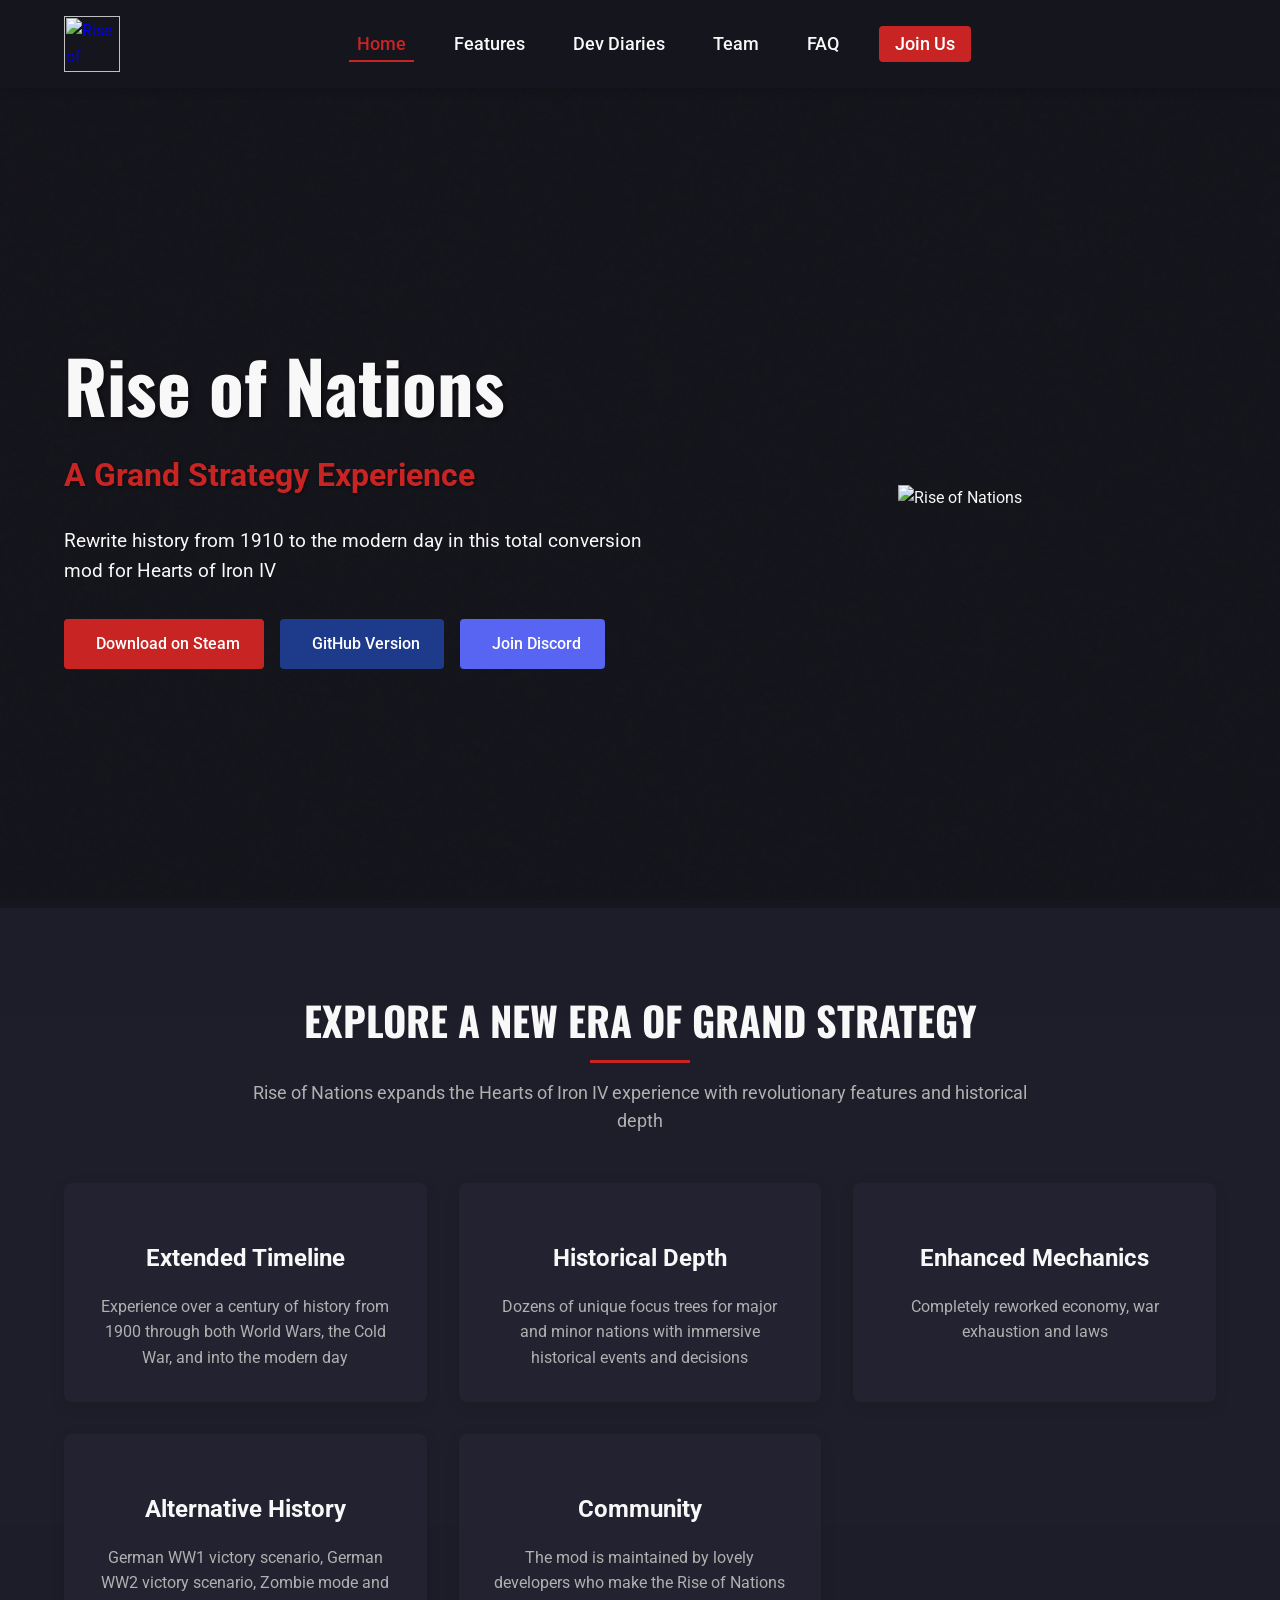
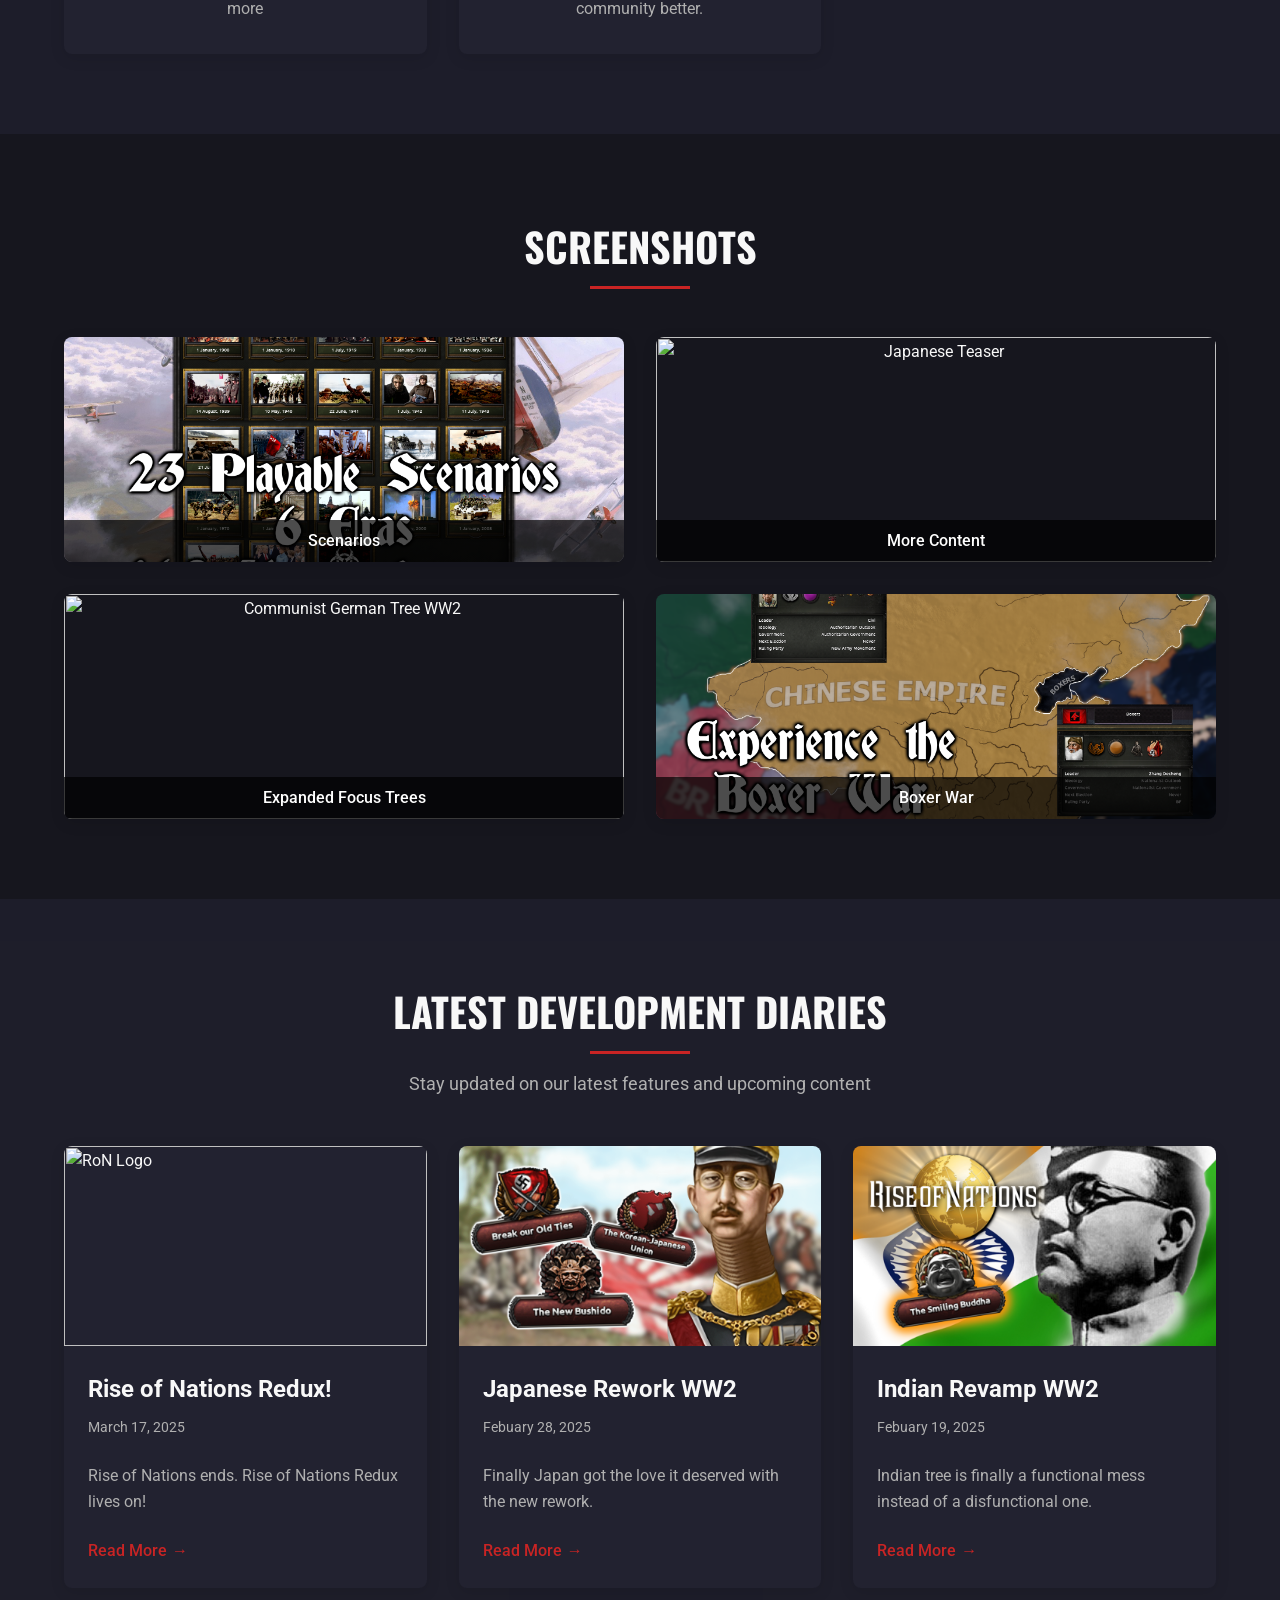
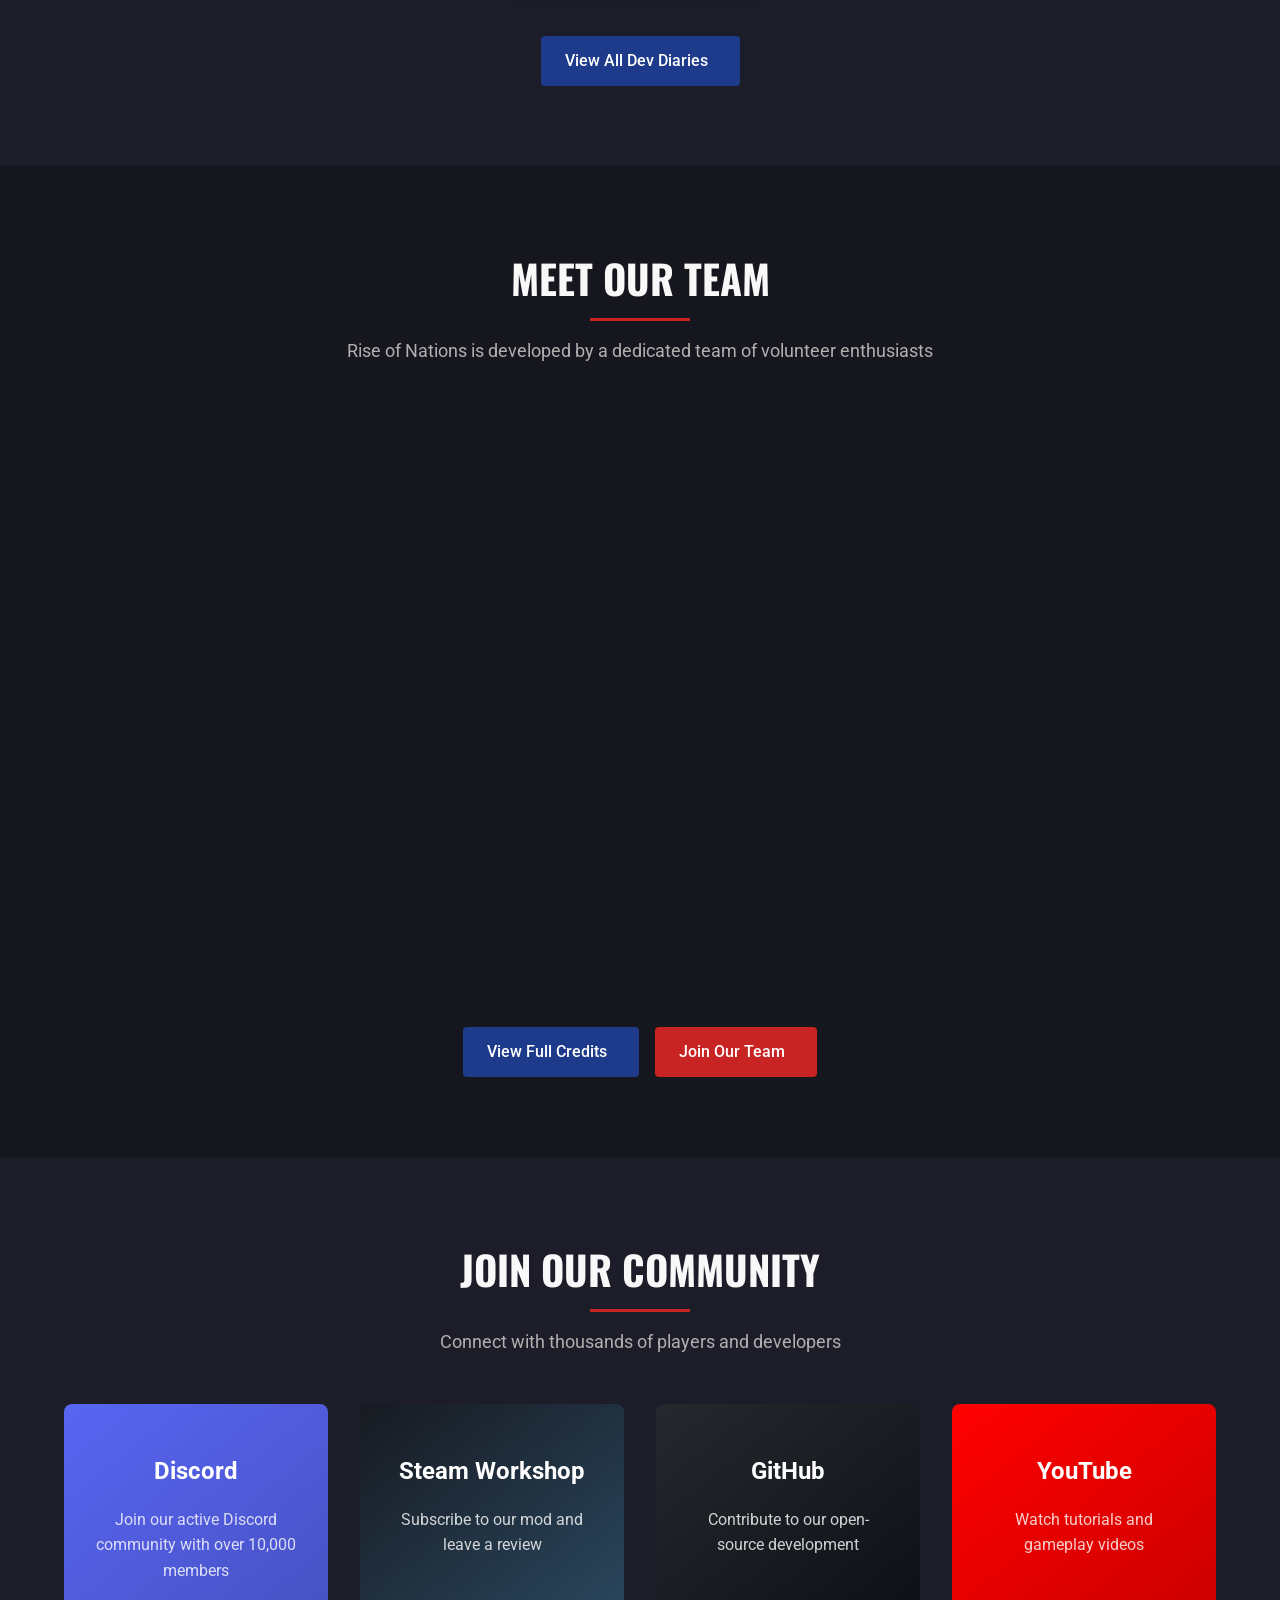
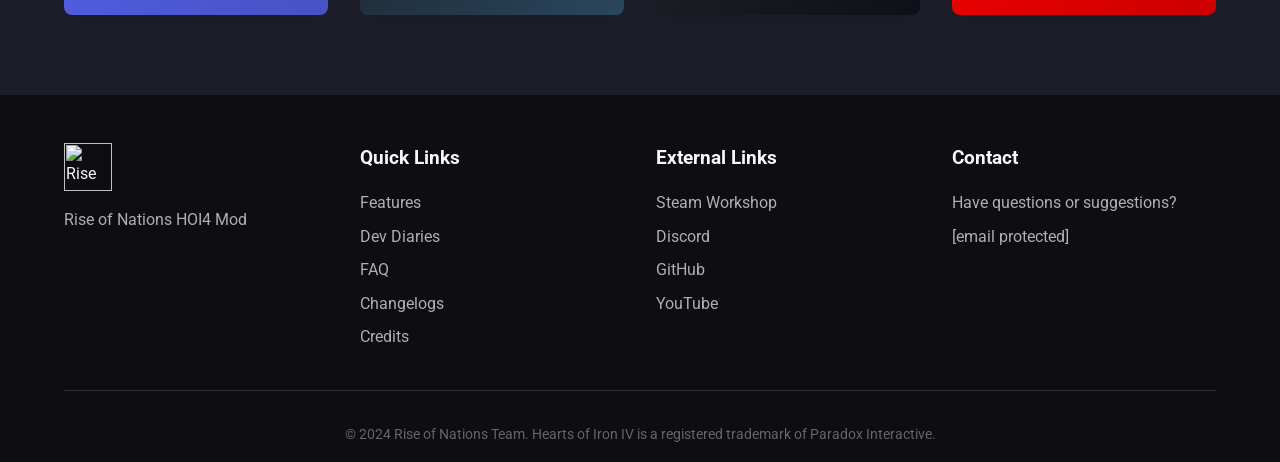
==== index.html @ 24b70d7f "Initial commit" ====
<html lang="en">
<head>
    <meta charset="UTF-8">
    <meta name="viewport" content="width=device-width, initial-scale=1.0">
    <title>Rise of Nations - HOI4 Mod</title>
    <link rel="icon" href="ron.ico" type="image/x-icon">
    <link rel="stylesheet" href="homepage.css">
    <link href="https://fonts.googleapis.com/css2?family=Roboto:wght@300;400;500;700&family=Oswald:wght@400;600&display=swap" rel="stylesheet">
    <script src="https://kit.fontawesome.com/35b695ae3d.js" crossorigin="anonymous"></script>
</head>
<body>
    <div class="overlay"></div>
    <header>
        <div class="logo">
            <a href="index.html">
                <img src="Rise_of_Nations.gif" alt="Rise of Nations Logo">
            </a>
        </div>
        <nav>
            <ul>
                <li><a href="#home" class="active">Home</a></li>
                <li><a href="#features">Features</a></li>
                <li><a href="#dev-diaries">Dev Diaries</a></li>
                <li><a href="#team">Team</a></li>
                <li><a href="RON_faq.html">FAQ</a></li>
                <li><a href="RON_apply.html" class="apply-btn">Join Us</a></li>
            </ul>
        </nav>
        <div class="theme-toggle">
            <i class="fas fa-moon"></i>
        </div>
        <div class="hamburger">
            <span></span>
            <span></span>
            <span></span>
        </div>
    </header>

    <main>
        <section id="home" class="hero">
            <div class="hero-content">
                <h1>Rise of Nations</h1>
                <h2>A Grand Strategy Experience</h2>
                <p>Rewrite history from 1910 to the modern day in this total conversion mod for Hearts of Iron IV</p>
                <div class="cta-buttons">
                    <a href="https://steamcommunity.com/sharedfiles/filedetails/?id=2026448968" target="_blank" class="primary-btn">
                        <i class="fab fa-steam"></i> Download on Steam
                    </a>
                    <a href="RON_git_download.html" class="secondary-btn">
                        <i class="fab fa-github"></i> GitHub Version
                    </a>
                    <a href="https://discord.gg/3VpWTnDn8B" target="_blank" class="discord-btn">
                        <i class="fab fa-discord"></i> Join Discord
                    </a>
                </div>
            </div>
            <div class="hero-video">
                <div class="video-container">
					<img src="Rise_of_Nations.gif" alt="Rise of Nations">
                </div>
            </div>
        </section>

        <section id="features" class="features">
            <div class="section-header">
                <h2>Explore a New Era of Grand Strategy</h2>
                <div class="underline"></div>
                <p class="section-description">Rise of Nations expands the Hearts of Iron IV experience with revolutionary features and historical depth</p>
            </div>
            <div class="feature-grid">
                <div class="feature-card">
                    <div class="feature-icon">
                        <i class="fas fa-globe-americas"></i>
                    </div>
                    <h3>Extended Timeline</h3>
                    <p>Experience over a century of history from 1900 through both World Wars, the Cold War, and into the modern day</p>
                </div>
                <div class="feature-card">
                    <div class="feature-icon">
                        <i class="fas fa-landmark"></i>
                    </div>
                    <h3>Historical Depth</h3>
                    <p>Dozens of unique focus trees for major and minor nations with immersive historical events and decisions</p>
                </div>
                <div class="feature-card">
                    <div class="feature-icon">
                        <i class="fas fa-chess"></i>
                    </div>
                    <h3>Enhanced Mechanics</h3>
                    <p>Completely reworked economy, war exhaustion and laws</p>
                </div>
                <div class="feature-card">
                    <div class="feature-icon">
                        <i class="fas fa-industry"></i>
                    </div>
                    <h3>Alternative History</h3>
                    <p>German WW1 victory scenario, German WW2 victory scenario, Zombie mode and more</p>
                </div>
                <div class="feature-card">
                    <div class="feature-icon">
                        <i class="fas fa-users"></i>
                    </div>
                    <h3>Community</h3>
                    <p>The mod is maintained by lovely developers who make the Rise of Nations community better.</p>
                </div>
            </div>
        </section>

        <section id="screenshots" class="screenshots">
            <div class="section-header">
                <h2>Screenshots</h2>
                <div class="underline"></div>
            </div>
            <div class="screenshot-gallery">
                <div class="screenshot">
                    <img src="steem/RoN scenarios.png" alt="Scenarios">
                    <div class="screenshot-caption">Scenarios</div>
                </div>
                <div class="screenshot">
                    <img src="steem/japan teaser unfinished.png" alt="Japanese Teaser">
                    <div class="screenshot-caption">More Content</div>
                </div>
                <div class="screenshot">
                    <img src="steem/commie germany teaser logo out.png" alt="Communist German Tree WW2">
                    <div class="screenshot-caption">Expanded Focus Trees</div>
                </div>
                <div class="screenshot">
                    <img src="steem/boxer war ron.png" alt="Boxer War">
                    <div class="screenshot-caption">Boxer War</div>
                </div>
            </div>
        </section>

        <section id="dev-diaries" class="dev-diaries">
            <div class="section-header">
                <h2>Latest Development Diaries</h2>
                <div class="underline"></div>
                <p class="section-description">Stay updated on our latest features and upcoming content</p>
            </div>
            <div class="diary-container">
                <div class="diary-card">
                    <div class="diary-image">
                        <img src="Rise_of_Nations.gif" alt="RoN Logo">
                    </div>
                    <div class="diary-content">
                        <h3>Rise of Nations Redux!</h3>
                        <p class="diary-date">March 17, 2025</p>
                        <p class="diary-excerpt">Rise of Nations ends. Rise of Nations Redux lives on!</p>
                        <a href="https://xaelorichero-02.github.io/Rise-Of-Nations/RON_diaries.html#diary-redux" class="read-more diary-link">Read More</a>
                    </div>
                </div>
                <div class="diary-card">
                    <div class="diary-image">
                        <img src="dev_diary/japan vid diary/thumbo.png" alt="YT Video Thumbnail">
                    </div>
                    <div class="diary-content">
                        <h3>Japanese Rework WW2</h3>
                        <p class="diary-date">Febuary 28, 2025</p>
                        <p class="diary-excerpt">Finally Japan got the love it deserved with the new rework.</p>
                        <a href="https://xaelorichero-02.github.io/Rise-Of-Nations/RON_diaries.html#diary-japanwwii25" class="read-more diary-link">Read More</a>
                    </div>
                </div>
                <div class="diary-card">
                    <div class="diary-image">
                        <img src="dev_diary/raj ww2 demo/thumbo 2.png" alt="YT Video Thumbnail">
                    </div>
                    <div class="diary-content">
                        <h3>Indian Revamp WW2</h3>
                        <p class="diary-date">Febuary 19, 2025</p>
                        <p class="diary-excerpt">Indian tree is finally a functional mess instead of a disfunctional one.</p>
                        <a href="https://xaelorichero-02.github.io/Rise-Of-Nations/RON_diaries.html#diary-indiawwii25" class="read-more diary-link">Read More</a>
                    </div>
                </div>
            </div>
            <div class="see-all">
                <a href="RON_diaries.html#diary-archive" class="secondary-btn">
                    View All Dev Diaries <i class="fas fa-arrow-right"></i>
                </a>
            </div>
        </section>

        <section id="team" class="team">
            <div class="section-header">
                <h2>Meet Our Team</h2>
                <div class="underline"></div>
                <p class="section-description">Rise of Nations is developed by a dedicated team of volunteer enthusiasts</p>
            </div>
            <div class="team-showcase">
                <div class="team-member">
                    <div class="member-avatar">
                        <i class="fas fa-user"></i>
                    </div>
                    <h3>Dexert & TK</h3>
                    <p>Mod Founders & Totaler Krieg 2030 Developers</p>
                </div>
                <div class="team-member">
                    <div class="member-avatar">
                        <img src="harry.gif" alt="Harry">
                    </div>
                    <h3>Harry</h3>
                    <p>Leader & Main Artist</p>
                </div>
                <div class="team-member">
                    <div class="member-avatar">
                        <i class="fas fa-user"></i>
                    </div>
                    <h3>Ant</h3>
                    <p>Co-Leader</p>
                </div>
                <div class="team-member">
                    <div class="member-avatar">
                        <i class="fas fa-user"></i>
                    </div>
                    <h3>Xaelor</h3>
                    <p>Head of Development & Website Admin</p>
                </div>
                <div class="team-member">
                    <div class="member-avatar">
                        <i class="fas fa-user"></i>
                    </div>
                    <h3>Mikegent</h3>
                    <p>Coder & Website Admin</p>
                </div>
                <div class="team-member">
                    <div class="member-avatar">
                        <i class="fas fa-user"></i>
                    </div>
                    <h3>Nikola</h3>
                    <p>Coder</p>
                </div>
            </div>
            <div class="team-actions">
                <a href="RON_credits.html" class="secondary-btn">
                    View Full Credits <i class="fas fa-users"></i>
                </a>
                <a href="RON_apply.html" class="primary-btn">
                    Join Our Team <i class="fas fa-user-plus"></i>
                </a>
            </div>
        </section>

        <section id="community" class="community">
            <div class="section-header">
                <h2>Join Our Community</h2>
                <div class="underline"></div>
                <p class="section-description">Connect with thousands of players and developers</p>
            </div>
            <div class="community-links">
                <a href="https://discord.gg/3VpWTnDn8B" target="_blank" class="community-card discord">
                    <i class="fab fa-discord"></i>
                    <h3>Discord</h3>
                    <p>Join our active Discord community with over 10,000 members</p>
                </a>
                <a href="https://steamcommunity.com/sharedfiles/filedetails/?id=2026448968" target="_blank" class="community-card steam">
                    <i class="fab fa-steam"></i>
                    <h3>Steam Workshop</h3>
                    <p>Subscribe to our mod and leave a review</p>
                </a>
                <a href="https://github.com/stuffi3000/Rise-of-Nations" target="_blank" class="community-card github">
                    <i class="fab fa-github"></i>
                    <h3>GitHub</h3>
                    <p>Contribute to our open-source development</p>
                </a>
                <a href="https://www.youtube.com/@riseofnationsmod" target="_blank" class="community-card youtube">
                    <i class="fab fa-youtube"></i>
                    <h3>YouTube</h3>
                    <p>Watch tutorials and gameplay videos</p>
                </a>
            </div>
        </section>
    </main>

    <footer>
        <div class="footer-content">
            <div class="footer-logo">
                <img src="Rise_of_Nations.gif" alt="Rise of Nations Logo">
                <p>Rise of Nations HOI4 Mod</p>
            </div>
            <div class="footer-links">
                <h3>Quick Links</h3>
                <ul>
                    <li><a href="#features">Features</a></li>
                    <li><a href="RON_diaries.html">Dev Diaries</a></li>
                    <li><a href="RON_faq.html">FAQ</a></li>
                    <li><a href="RON_changelogs.html">Changelogs</a></li>
                    <li><a href="RON_credits.html">Credits</a></li>
                </ul>
            </div>
            <div class="footer-links">
                <h3>External Links</h3>
                <ul>
                    <li><a href="https://steamcommunity.com/sharedfiles/filedetails/?id=2026448968" target="_blank">Steam Workshop</a></li>
                    <li><a href="https://discord.gg/3VpWTnDn8B" target="_blank">Discord</a></li>
                    <li><a href="https://github.com/stuffi3000/Rise-of-Nations" target="_blank">GitHub</a></li>
                    <li><a href="https://www.youtube.com/@riseofnationsmod" target="_blank">YouTube</a></li>
                </ul>
            </div>
            <div class="footer-contact">
                <h3>Contact</h3>
                <p>Have questions or suggestions?</p>
                <a href="/cdn-cgi/l/email-protection#20524953454f464e4154494f4e534d4f4460474d41494c0e434f4d"><span class="__cf_email__" data-cfemail="13617a60767c757d72677a7c7d607e7c7753747e727a7f3d707c7e">[email&#160;protected]</span></a>
                <div class="footer-social">
                    <a href="https://discord.gg/3VpWTnDn8B" target="_blank"><i class="fab fa-discord"></i></a>
                    <a href="https://steamcommunity.com/sharedfiles/filedetails/?id=2026448968" target="_blank"><i class="fab fa-steam"></i></a>
                    <a href="https://github.com/stuffi3000/Rise-of-Nations" target="_blank"><i class="fab fa-github"></i></a>
                </div>
            </div>
        </div>
        <div class="footer-bottom">
            <p>&copy; 2024 Rise of Nations Team. Hearts of Iron IV is a registered trademark of Paradox Interactive.</p>
        </div>
    </footer>

    <script data-cfasync="false" src="/cdn-cgi/scripts/5c5dd728/cloudflare-static/email-decode.min.js"></script><script src="homepage.js"></script>
</body>
</html>
---- homepage.css ----
:root {
    --primary-color: #c92424;
    --primary-dark: #a71d1d;
    --primary-light: #e84545;
    --secondary-color: #1e3a8a;
    --secondary-dark: #162a6c;
    --accent-color: #ffd700;
    --text-light: #f8f8f8;
    --text-dark: #333;
    --bg-dark: #16161e;
    --bg-card: #222230;
    --bg-light: #f0f0f0;
    --transition-speed: 0.3s;
    --shadow: 0 4px 15px rgba(0, 0, 0, 0.1);
    --border-radius: 8px;
}

.light-mode {
    --primary-color: #c92424;
    --primary-dark: #a71d1d;
    --primary-light: #e84545;
    --secondary-color: #1e3a8a;
    --secondary-dark: #162a6c;
    --text-light: #333;
    --text-dark: #f8f8f8;
    --bg-dark: #f0f0f0;
    --bg-card: #ffffff;
    --bg-light: #16161e;
}

* {
    margin: 0;
    padding: 0;
    box-sizing: border-box;
}

html {
    scroll-behavior: smooth;
    scrollbar-width: thin;
    scrollbar-color: var(--primary-color) var(--bg-dark);
}

::-webkit-scrollbar {
    width: 8px;
}

::-webkit-scrollbar-track {
    background: var(--bg-dark);
}

::-webkit-scrollbar-thumb {
    background-color: var(--primary-color);
    border-radius: 20px;
}

body {
    font-family: 'Roboto', sans-serif;
    line-height: 1.6;
    color: var(--text-light);
    background-color: var(--bg-dark);
    position: relative;
    overflow-x: hidden;
    min-height: 100vh;
}

.overlay {
    position: fixed;
    top: 0;
    left: 0;
    width: 100%;
    height: 100%;
    background-image: url('background.png');
    background-size: cover;
    background-position: center;
    opacity: 0.12;
    z-index: -1;
    transition: opacity 0.3s ease;
}

.light-mode .overlay {
    opacity: 0.05;
}

/* Header Styles */
header {
    display: flex;
    justify-content: space-between;
    align-items: center;
    padding: 1rem 5%;
    position: sticky;
    top: 0;
    z-index: 1000;
    background-color: rgba(22, 22, 30, 0.95);
    box-shadow: 0 2px 10px rgba(0, 0, 0, 0.2);
    transition: background-color 0.3s ease;
}

.light-mode header {
    background-color: rgba(240, 240, 240, 0.95);
    box-shadow: 0 2px 10px rgba(0, 0, 0, 0.1);
}

.logo img {
    height: 3.5rem;
    transition: transform var(--transition-speed);
}

.logo img:hover {
    transform: scale(1.05);
}

nav {
    flex: 1;
    display: flex;
    justify-content: center;
}

nav ul {
    display: flex;
    list-style: none;
}

nav ul li {
    margin: 0 1rem;
}

nav ul li a {
    color: var(--text-light);
    text-decoration: none;
    font-weight: 500;
    font-size: 1.1rem;
    padding: 0.5rem;
    transition: color var(--transition-speed);
    position: relative;
}

nav ul li a:hover,
nav ul li a.active {
    color: var(--primary-color);
}

nav ul li a::after {
    content: '';
    position: absolute;
    width: 0;
    height: 2px;
    bottom: 0;
    left: 50%;
    background-color: var(--primary-color);
    transition: all var(--transition-speed);
}

nav ul li a:hover::after,
nav ul li a.active::after {
    width: 100%;
    left: 0;
}

.apply-btn {
    background-color: var(--primary-color);
    color: white !important;
    padding: 0.5rem 1rem !important;
    border-radius: 4px;
    transition: background-color var(--transition-speed), transform var(--transition-speed);
}

.apply-btn:hover {
    background-color: var(--primary-dark);
    transform: translateY(-2px);
}

.theme-toggle {
    margin-left: 1rem;
    font-size: 1.2rem;
    cursor: pointer;
    color: var(--text-light);
    transition: color var(--transition-speed);
}

.theme-toggle:hover {
    color: var(--primary-color);
}

.hamburger {
    display: none;
    flex-direction: column;
    cursor: pointer;
    margin-left: 1rem;
}

.hamburger span {
    display: block;
    width: 25px;
    height: 3px;
    background-color: var(--text-light);
    margin: 3px 0;
    transition: all var(--transition-speed);
}

/* Hero Section */
.hero {
    min-height: calc(100vh - 5rem);
    display: flex;
    align-items: center;
    padding: 2rem 5%;
    position: relative;
    overflow: hidden;
}

.hero-content {
    max-width: 600px;
    z-index: 1;
    animation: fadeInLeft 1s ease-out;
}

.hero h1 {
    font-family: 'Oswald', sans-serif;
    font-size: 4.5rem;
    margin-bottom: 0.5rem;
    text-shadow: 2px 2px 4px rgba(0, 0, 0, 0.5);
    color: var(--text-light);
}

.hero h2 {
    font-size: 2rem;
    margin-bottom: 1.5rem;
    color: var(--primary-color);
    text-shadow: 1px 1px 3px rgba(0, 0, 0, 0.5);
}

.hero p {
    font-size: 1.2rem;
    margin-bottom: 2rem;
    color: var(--text-light);
}

.hero-video {
    position: absolute;
    top: 0;
    right: 0;
    width: 50%;
    height: 100%;
    overflow: hidden;
}

.video-container {
    width: 100%;
    height: 100%;
    display: flex;
    align-items: center;
    justify-content: center;
}

.video-container video {
    min-width: 100%;
    min-height: 100%;
    object-fit: cover;
    opacity: 0.7;
}

.cta-buttons {
    display: flex;
    flex-wrap: wrap;
    gap: 1rem;
}

.primary-btn, .secondary-btn, .discord-btn {
    display: inline-flex;
    align-items: center;
    padding: 0.75rem 1.5rem;
    border-radius: 4px;
    text-decoration: none;
    font-weight: 500;
    transition: all var(--transition-speed);
}

.primary-btn {
    background-color: var(--primary-color);
    color: white;
}

.primary-btn:hover {
    background-color: var(--primary-dark);
    transform: translateY(-2px);
}

.secondary-btn {
    background-color: var(--secondary-color);
    color: white;
}

.secondary-btn:hover {
    background-color: var(--secondary-dark);
    transform: translateY(-2px);
}

.discord-btn {
    background-color: #5865F2;
    color: white;
}

.discord-btn:hover {
    background-color: #4752C4;
    transform: translateY(-2px);
}

.primary-btn i, .secondary-btn i, .discord-btn i {
    margin-right: 0.5rem;
}

/* Section Styles */
section {
    padding: 5rem 5%;
}

.section-header {
    text-align: center;
    margin-bottom: 3rem;
}

.section-header h2 {
    font-family: 'Oswald', sans-serif;
    font-size: 2.5rem;
    text-transform: uppercase;
    color: var(--text-light);
}

.underline {
    height: 3px;
    width: 100px;
    background-color: var(--primary-color);
    margin: 0.5rem auto;
}

.section-description {
    max-width: 800px;
    margin: 1rem auto 0;
    color: #b0b0b0;
    font-size: 1.1rem;
}

/* Features Section */
.features {
    background-color: rgba(34, 34, 48, 0.7);
    transition: background-color 0.3s ease;
}

.light-mode .features {
    background-color: rgba(255, 255, 255, 0.7);
}

.feature-grid {
    display: grid;
    grid-template-columns: repeat(auto-fit, minmax(300px, 1fr));
    gap: 2rem;
}

.feature-card {
    background: var(--bg-card);
    padding: 2rem;
    border-radius: var(--border-radius);
    text-align: center;
    transition: transform var(--transition-speed), box-shadow var(--transition-speed);
    box-shadow: var(--shadow);
    height: 100%;
}

.feature-card:hover {
    transform: translateY(-10px);
    box-shadow: 0 10px 20px rgba(0, 0, 0, 0.2);
}

.feature-icon {
    margin-bottom: 1.5rem;
}

.feature-icon i {
    font-size: 3rem;
    color: var(--primary-color);
}

.feature-card h3 {
    font-size: 1.5rem;
    margin-bottom: 1rem;
    color: var(--text-light);
}

.feature-card p {
    color: #b0b0b0;
}

/* Screenshots Section */
.screenshots {
    text-align: center;
}

.screenshot-gallery {
    display: grid;
    grid-template-columns: repeat(auto-fit, minmax(400px, 1fr));
    gap: 2rem;
    margin-top: 2rem;
}

.screenshot {
    position: relative;
    border-radius: var(--border-radius);
    overflow: hidden;
    box-shadow: var(--shadow);
    transition: transform var(--transition-speed);
}

.screenshot:hover {
    transform: scale(1.03);
}

.screenshot img {
    width: 100%;
    height: 225px;
    object-fit: cover;
    display: block;
}

.screenshot-caption {
    position: absolute;
    bottom: 0;
    left: 0;
    right: 0;
    background: rgba(0, 0, 0, 0.7);
    color: white;
    padding: 0.5rem;
    font-weight: 500;
}

/* Dev Diaries Section */
.dev-diaries {
    background-color: rgba(34, 34, 48, 0.7);
    transition: background-color 0.3s ease;
}

.light-mode .dev-diaries {
    background-color: rgba(255, 255, 255, 0.7);
}

.diary-container {
    display: grid;
    grid-template-columns: repeat(auto-fit, minmax(350px, 1fr));
    gap: 2rem;
}

.diary-card {
    background: var(--bg-card);
    border-radius: var(--border-radius);
    overflow: hidden;
    box-shadow: var(--shadow);
    transition: transform var(--transition-speed);
    position: relative;
}

.diary-card:hover {
    transform: translateY(-5px);
}

.diary-number {
    position: absolute;
    top: 1rem;
    right: 1rem;
    background: var(--primary-color);
    color: white;
    width: 40px;
    height: 40px;
    display: flex;
    align-items: center;
    justify-content: center;
    border-radius: 50%;
    font-weight: bold;
    font-size: 1.2rem;
    z-index: 1;
}

.diary-image {
    height: 200px;
    overflow: hidden;
}

.diary-image img {
    width: 100%;
    height: 100%;
    object-fit: cover;
    transition: transform 0.5s ease;
}

.diary-card:hover .diary-image img {
    transform: scale(1.1);
}

.diary-content {
    padding: 1.5rem;
}

.diary-content h3 {
    font-size: 1.5rem;
    margin-bottom: 0.5rem;
    color: var(--text-light);
}

.diary-date {
    color: #888;
    font-size: 0.9rem;
    margin-bottom: 1rem;
}

.diary-content p {
    color: #b0b0b0;
    margin-bottom: 1.5rem;
}

.read-more {
    color: var(--primary-color);
    text-decoration: none;
    font-weight: 500;
    display: inline-flex;
    align-items: center;
    transition: color var(--transition-speed);
}

.read-more:hover {
    color: var(--primary-light);
}

.read-more::after {
    content: '→';
    margin-left: 5px;
    transition: transform var(--transition-speed);
}

.read-more:hover::after {
    transform: translateX(5px);
}

.see-all {
    text-align: center;
    margin-top: 3rem;
}

/* Team Section */
.team {
    text-align: center;
}

.team-showcase {
    display: flex;
    flex-wrap: wrap;
    justify-content: center;
    gap: 2rem;
    margin-bottom: 3rem;
}

.team-member {
    background: var(--bg-card);
    padding: 2rem;
    border-radius: var(--border-radius);
    width: 200px;
    text-align: center;
    transition: transform var(--transition-speed);
    box-shadow: var(--shadow);
}

.team-member:hover {
    transform: translateY(-5px);
}

.member-avatar {
    width: 100px;
    height: 100px;
    border-radius: 50%;
    margin: 0 auto 1rem;
    overflow: hidden;
    background-color: var(--primary-color);
    display: flex;
    align-items: center;
    justify-content: center;
}

.member-avatar img {
    width: 100%;
    height: 100%;
    object-fit: cover;
}

.member-avatar i {
    font-size: 3rem;
    color: white;
}

.team-member h3 {
    font-size: 1.3rem;
    margin-bottom: 0.5rem;
    color: var(--text-light);
}

.team-member p {
    color: #b0b0b0;
    font-size: 0.9rem;
}

.team-actions {
    display: flex;
    flex-wrap: wrap;
    justify-content: center;
    gap: 1rem;
}

/* Community Section */
.community {
    background-color: rgba(34, 34, 48, 0.7);
    transition: background-color 0.3s ease;
}

.light-mode .community {
    background-color: rgba(255, 255, 255, 0.7);
}

.community-links {
    display: grid;
    grid-template-columns: repeat(auto-fit, minmax(250px, 1fr));
    gap: 2rem;
}

.community-card {
    display: flex;
    flex-direction: column;
    align-items: center;
    padding: 2rem;
    border-radius: var(--border-radius);
    box-shadow: var(--shadow);
    color: white;
    text-decoration: none;
    text-align: center;
    transition: transform var(--transition-speed);
}

.community-card:hover {
    transform: translateY(-5px);
}

.community-card i {
    font-size: 3rem;
    margin-bottom: 1rem;
}

.community-card h3 {
    font-size: 1.5rem;
    margin-bottom: 1rem;
}

.community-card p {
    color: rgba(255, 255, 255, 0.8);
}

.discord {
    background: linear-gradient(to bottom right, #5865F2, #4752C4);
}

.steam {
    background: linear-gradient(to bottom right, #171a21, #2a475e);
}

.github {
    background: linear-gradient(to bottom right, #24292e, #0d1117);
}

.youtube {
    background: linear-gradient(to bottom right, #FF0000, #CC0000);
}

/* Footer */
footer {
    background-color: rgba(13, 13, 18, 0.95);
    padding: 3rem 5% 1rem;
    transition: background-color 0.3s ease;
}

.light-mode footer {
    background-color: rgba(227, 227, 227, 0.95);
}

.footer-content {
    display: grid;
    grid-template-columns: repeat(auto-fit, minmax(200px, 1fr));
    gap: 2rem;
    margin-bottom: 2rem;
}

.footer-logo {
    display: flex;
    flex-direction: column;
    align-items: flex-start;
}

.footer-logo img {
    height: 3rem;
    margin-bottom: 1rem;
}

.footer-logo p {
    color: #b0b0b0;
}

.footer-links h3,
.footer-contact h3 {
    color: var(--text-light);
    margin-bottom: 1rem;
    font-size: 1.2rem;
}

.footer-links ul {
    list-style: none;
}

.footer-links ul li {
    margin-bottom: 0.5rem;
}

.footer-links ul li a,
.footer-contact a {
    color: #b0b0b0;
    text-decoration: none;
    transition: color var(--transition-speed);
}

.footer-links ul li a:hover,
.footer-contact a:hover {
    color: var(--primary-color);
}

.footer-contact p {
    color: #b0b0b0;
    margin-bottom: 0.5rem;
}

.footer-social {
    display: flex;
    gap: 1rem;
    margin-top: 1rem;
}

.footer-social a {
    color: #b0b0b0;
    font-size: 1.5rem;
    transition: color var(--transition-speed);
}

.footer-social a:hover {
    color: var(--primary-color);
}

.footer-bottom {
    text-align: center;
    padding-top: 2rem;
    border-top: 1px solid #333;
}

.footer-bottom p {
    color: #666;
    font-size: 0.9rem;
}

/* Animations */
@keyframes fadeInLeft {
    from {
        opacity: 0;
        transform: translateX(-50px);
    }
    to {
        opacity: 1;
        transform: translateX(0);
    }
}

@keyframes fadeInRight {
    from {
        opacity: 0;
        transform: translateX(50px);
    }
    to {
        opacity: 1;
        transform: translateX(0);
    }
}

@keyframes fadeInUp {
    from {
        opacity: 0;
        transform: translateY(50px);
    }
    to {
        opacity: 1;
        transform: translateY(0);
    }
}

.animate {
    animation: fadeInUp 0.8s ease-out forwards;
}

/* Media Queries */
@media screen and (max-width: 1200px) {
    .hero-video {
        width: 40%;
    }
}

@media screen and (max-width: 992px) {
    .hero {
        flex-direction: column;
        text-align: center;
        padding-top: 3rem;
    }
    
    .hero-content {
        max-width: 100%;
        margin-bottom: 2rem;
    }
    
    .hero h1 {
        font-size: 3.5rem;
    }
    
    .hero-video {
        position: relative;
        width: 100%;
        height: 300px;
    }
    
    .cta-buttons {
        justify-content: center;
    }
    
    .screenshot-gallery {
        grid-template-columns: repeat(auto-fit, minmax(300px, 1fr));
    }
}

@media screen and (max-width: 900px) {
    nav {
        position: fixed;
        top: 5rem;
        right: -100%;
        width: 70%;
        height: calc(100vh - 5rem);
        background-color: rgba(22, 22, 30, 0.98);
        transition: right var(--transition-speed);
        box-shadow: -5px 0 10px rgba(0, 0, 0, 0.1);
        justify-content: flex-start;
    }
    
    .light-mode nav {
        background-color: rgba(240, 240, 240, 0.98);
    }
    
    nav.active {
        right: 0;
    }
    
    nav ul {
        flex-direction: column;
        align-items: center;
        padding: 2rem 0;
        width: 100%;
    }
    
    nav ul li {
        margin: 1rem 0;
    }
    
    .hamburger {
        display: flex;
    }
    
    .hamburger.active span:nth-child(1) {
        transform: rotate(45deg) translate(5px, 5px);
    }
    
    .hamburger.active span:nth-child(2) {
        opacity: 0;
    }
    
    .hamburger.active span:nth-child(3) {
        transform: rotate(-45deg) translate(5px, -5px);
    }
    
    .hero h1 {
        font-size: 3rem;
    }
    
    .hero h2 {
        font-size: 1.5rem;
    }
}

@media screen and (max-width: 768px) {
    section {
        padding: 3rem 1rem;
    }
    
    .section-header h2 {
        font-size: 2rem;
    }
    
    .community-links {
        grid-template-columns: 1fr;
    }
}

@media screen and (max-width: 600px) {
    .hero h1 {
        font-size: 2.5rem;
    }
    
    .hero-video {
        height: 250px;
    }
    
    .feature-grid,
    .diary-container {
        grid-template-columns: 1fr;
    }
    
    .screenshot-gallery {
        grid-template-columns: 1fr;
    }
    
    .screenshot img {
        height: auto;
    }
    
    .footer-content {
        grid-template-columns: 1fr;
        text-align: center;
    }
    
    .footer-logo {
        align-items: center;
    }
    
    .footer-social {
        justify-content: center;
    }
}
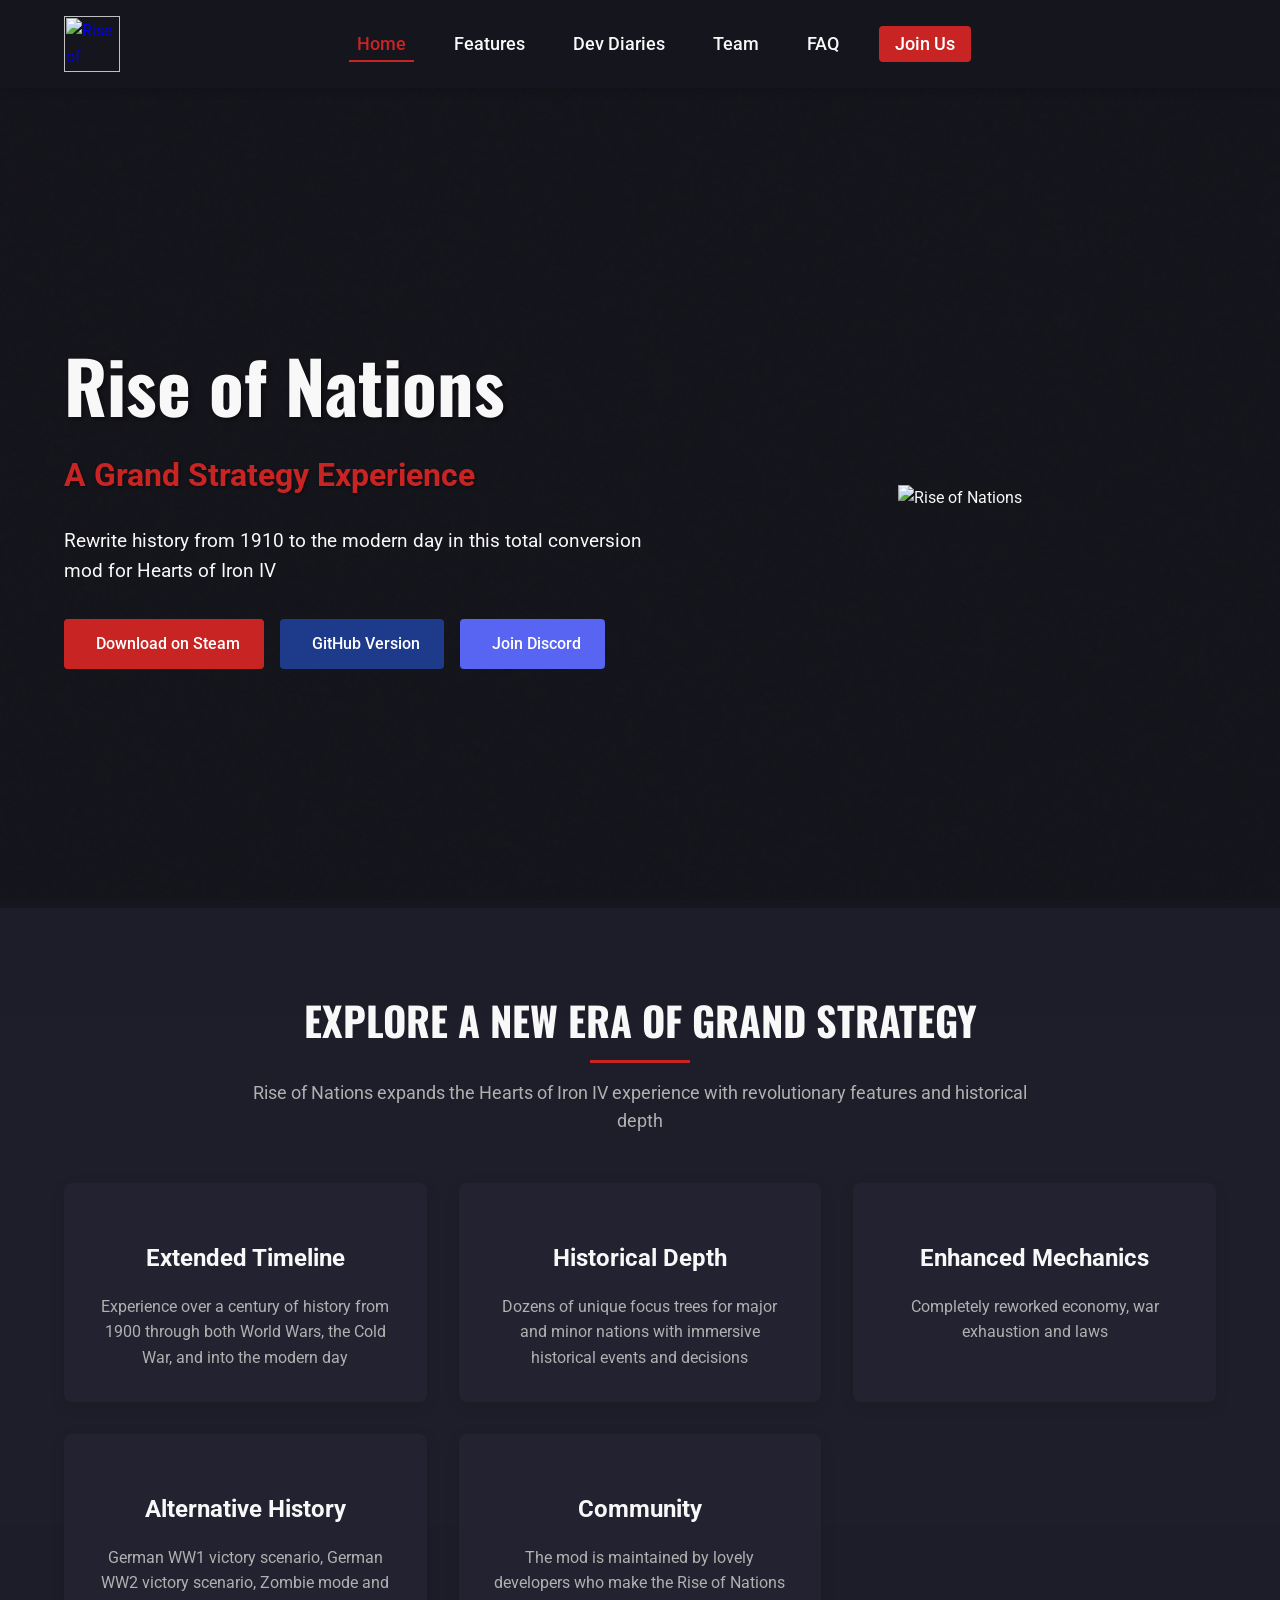
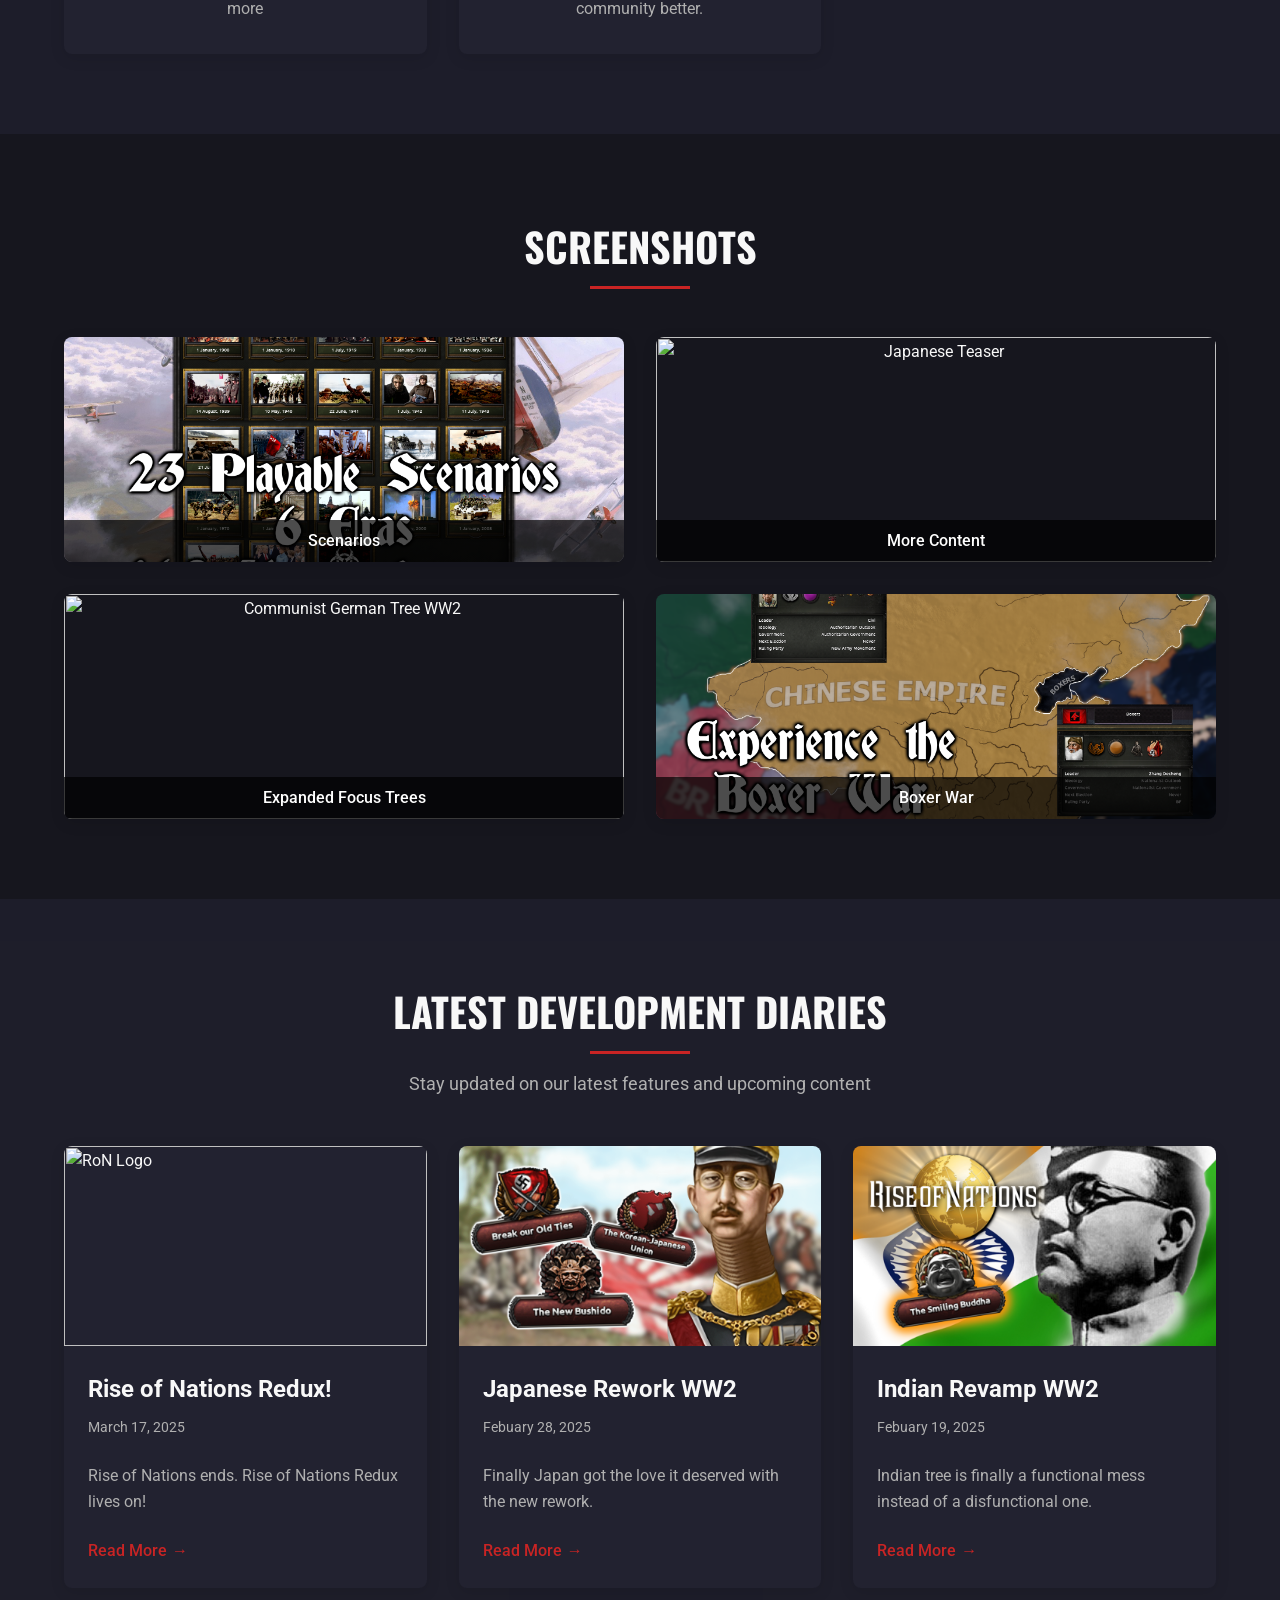
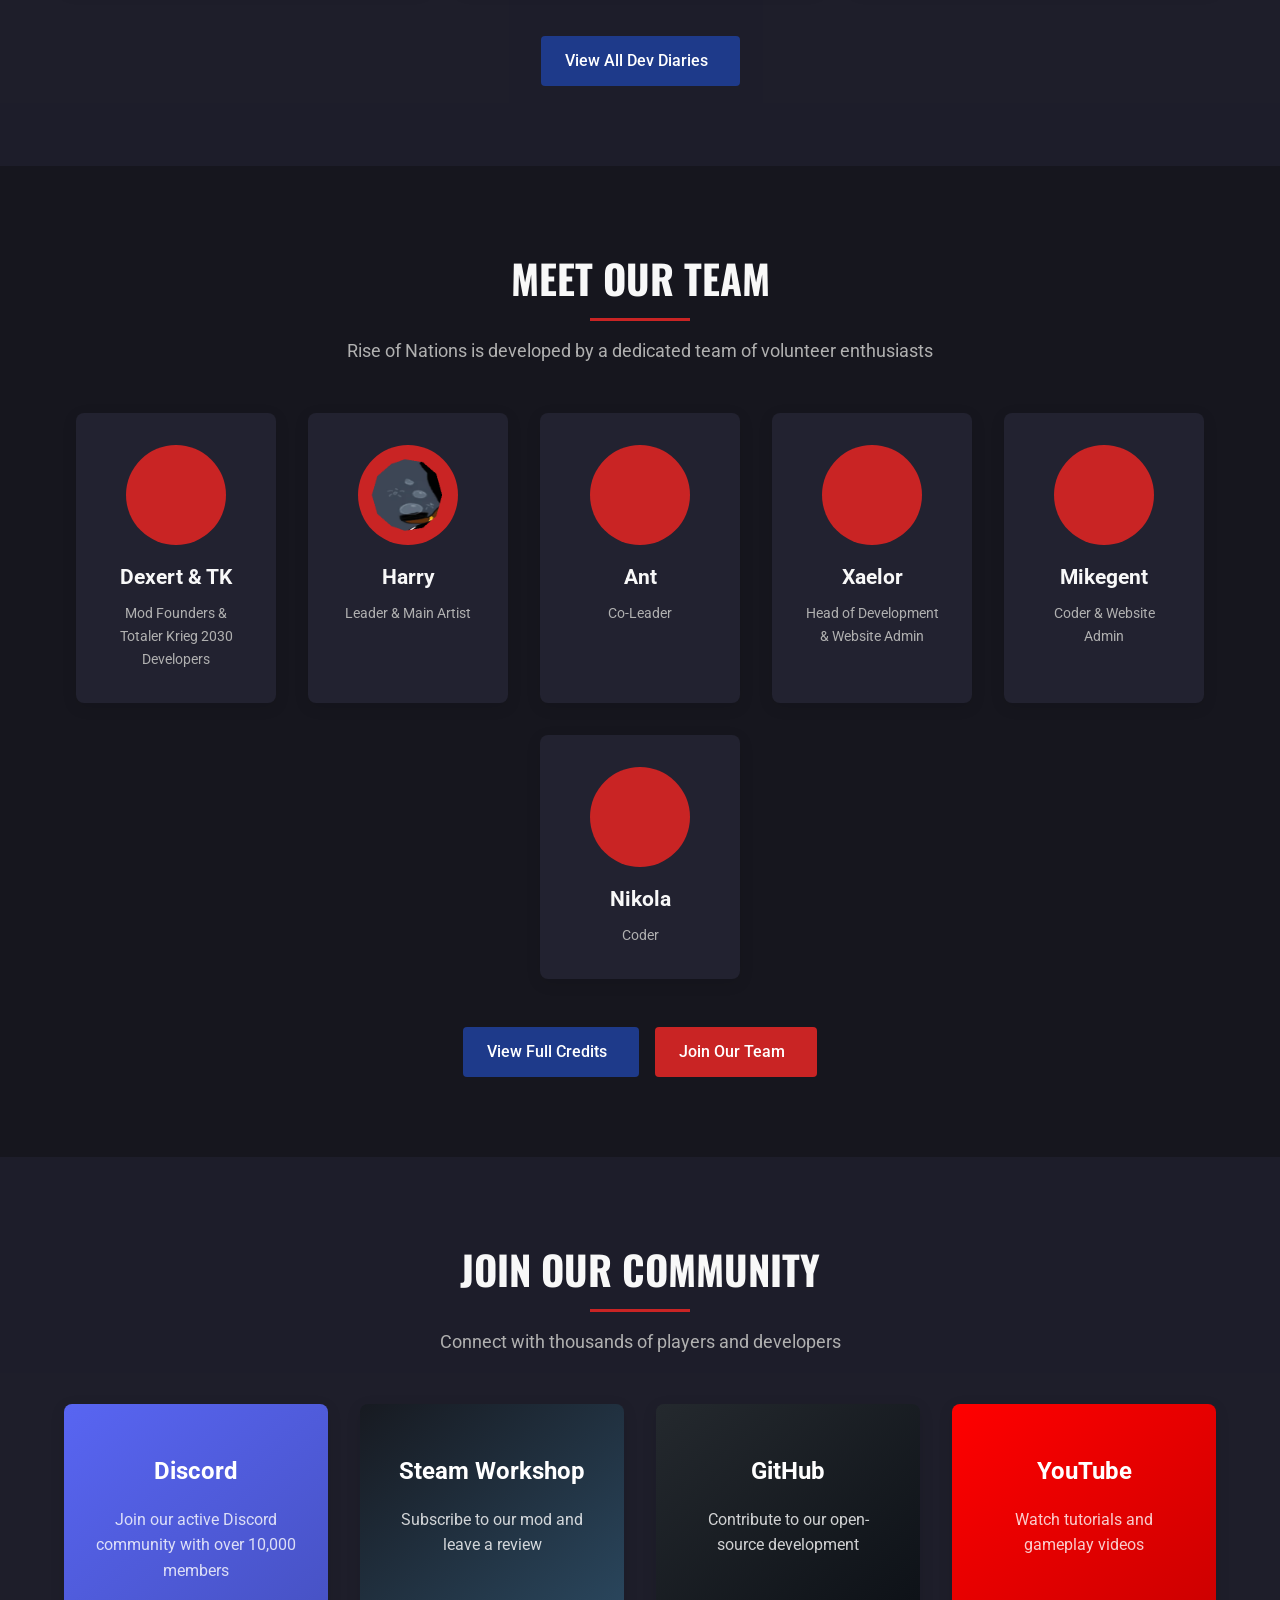
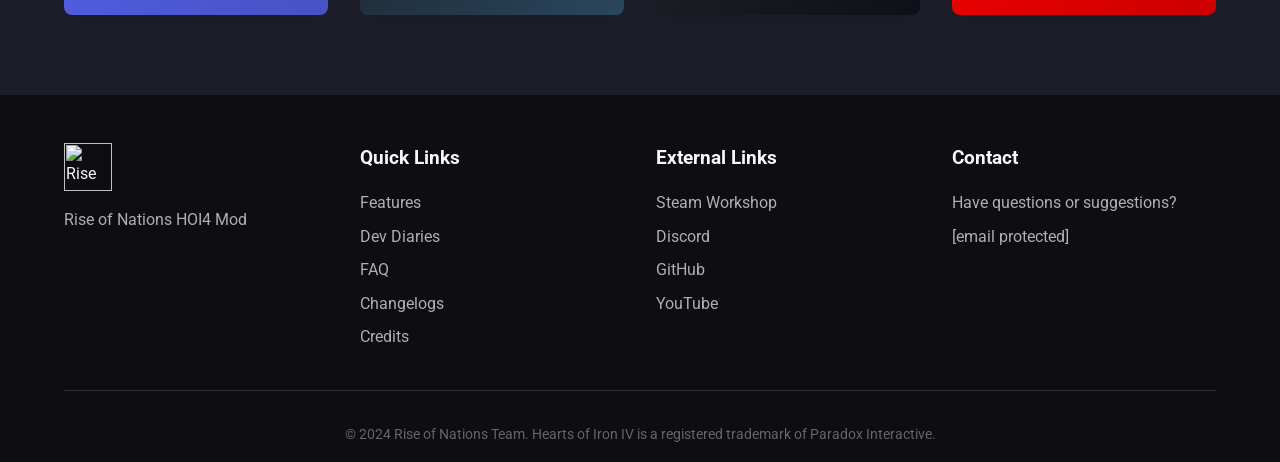
==== commit 8959c5c4: "Web Fix" ====
--- a/index.html
+++ b/index.html
@@ -146,7 +146,7 @@
                         <h3>Rise of Nations Redux!</h3>
                         <p class="diary-date">March 17, 2025</p>
                         <p class="diary-excerpt">Rise of Nations ends. Rise of Nations Redux lives on!</p>
-                        <a href="https://xaelorichero-02.github.io/Rise-Of-Nations/RON_diaries.html#diary-redux" class="read-more diary-link">Read More</a>
+                        <a href="https://xlralt.github.io/Rise-of-Nations/RON_diaries.html#diary-redux" class="read-more diary-link">Read More</a>
                     </div>
                 </div>
                 <div class="diary-card">
@@ -157,7 +157,7 @@
                         <h3>Japanese Rework WW2</h3>
                         <p class="diary-date">Febuary 28, 2025</p>
                         <p class="diary-excerpt">Finally Japan got the love it deserved with the new rework.</p>
-                        <a href="https://xaelorichero-02.github.io/Rise-Of-Nations/RON_diaries.html#diary-japanwwii25" class="read-more diary-link">Read More</a>
+                        <a href="https://xlralt.github.io/Rise-of-Nations/RON_diaries.html#diary-japanwwii25" class="read-more diary-link">Read More</a>
                     </div>
                 </div>
                 <div class="diary-card">
@@ -168,7 +168,7 @@
                         <h3>Indian Revamp WW2</h3>
                         <p class="diary-date">Febuary 19, 2025</p>
                         <p class="diary-excerpt">Indian tree is finally a functional mess instead of a disfunctional one.</p>
-                        <a href="https://xaelorichero-02.github.io/Rise-Of-Nations/RON_diaries.html#diary-indiawwii25" class="read-more diary-link">Read More</a>
+                        <a href="https://xlralt.github.io/Rise-of-Nations/RON_diaries.html#diary-indiawwii25" class="read-more diary-link">Read More</a>
                     </div>
                 </div>
             </div>
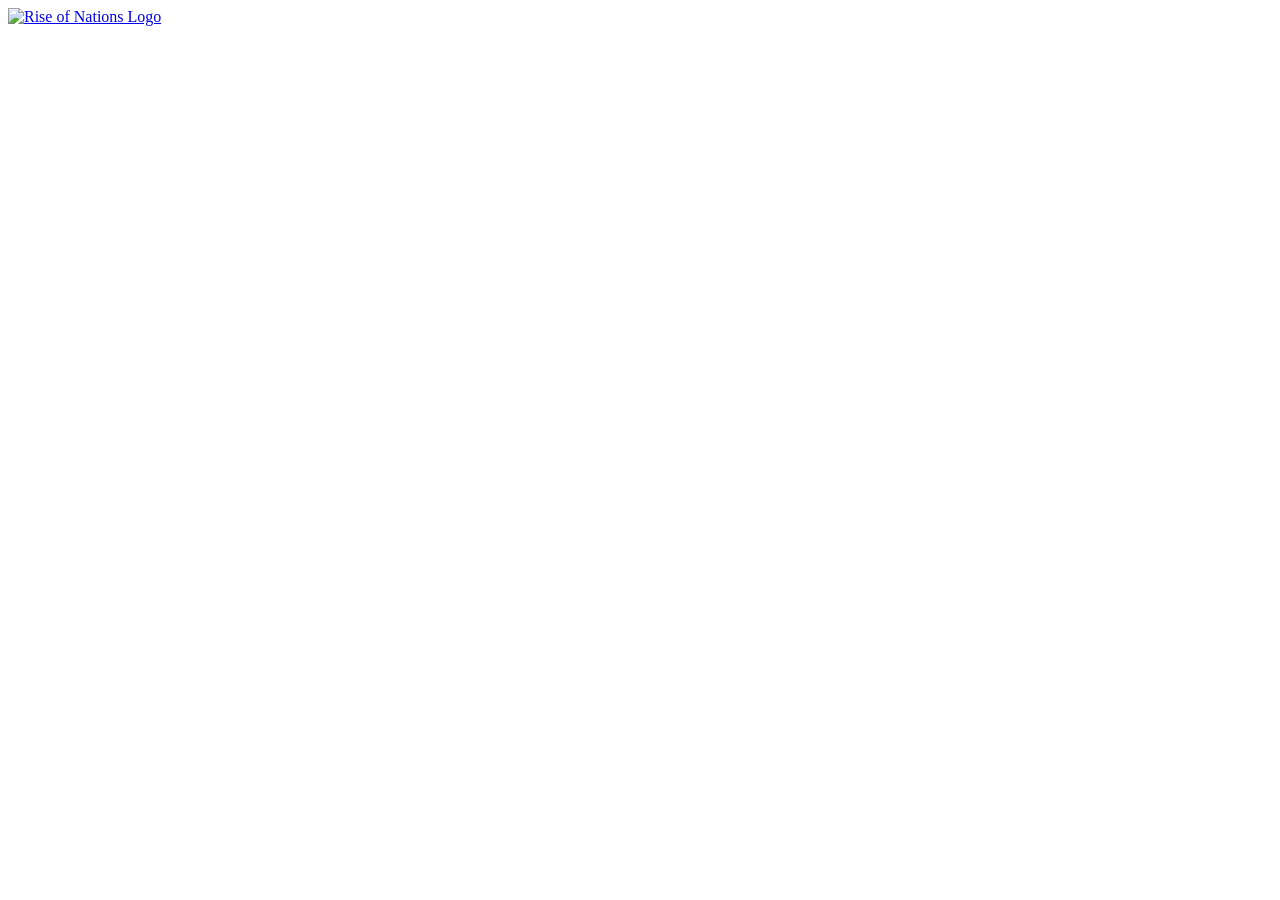
==== commit f50dad00: "Clear Page" ====
--- a/index.html
+++ b/index.html
@@ -16,301 +16,6 @@
                 <img src="Rise_of_Nations.gif" alt="Rise of Nations Logo">
             </a>
         </div>
-        <nav>
-            <ul>
-                <li><a href="#home" class="active">Home</a></li>
-                <li><a href="#features">Features</a></li>
-                <li><a href="#dev-diaries">Dev Diaries</a></li>
-                <li><a href="#team">Team</a></li>
-                <li><a href="RON_faq.html">FAQ</a></li>
-                <li><a href="RON_apply.html" class="apply-btn">Join Us</a></li>
-            </ul>
-        </nav>
-        <div class="theme-toggle">
-            <i class="fas fa-moon"></i>
-        </div>
-        <div class="hamburger">
-            <span></span>
-            <span></span>
-            <span></span>
-        </div>
     </header>
-
-    <main>
-        <section id="home" class="hero">
-            <div class="hero-content">
-                <h1>Rise of Nations</h1>
-                <h2>A Grand Strategy Experience</h2>
-                <p>Rewrite history from 1910 to the modern day in this total conversion mod for Hearts of Iron IV</p>
-                <div class="cta-buttons">
-                    <a href="https://steamcommunity.com/sharedfiles/filedetails/?id=2026448968" target="_blank" class="primary-btn">
-                        <i class="fab fa-steam"></i> Download on Steam
-                    </a>
-                    <a href="RON_git_download.html" class="secondary-btn">
-                        <i class="fab fa-github"></i> GitHub Version
-                    </a>
-                    <a href="https://discord.gg/3VpWTnDn8B" target="_blank" class="discord-btn">
-                        <i class="fab fa-discord"></i> Join Discord
-                    </a>
-                </div>
-            </div>
-            <div class="hero-video">
-                <div class="video-container">
-					<img src="Rise_of_Nations.gif" alt="Rise of Nations">
-                </div>
-            </div>
-        </section>
-
-        <section id="features" class="features">
-            <div class="section-header">
-                <h2>Explore a New Era of Grand Strategy</h2>
-                <div class="underline"></div>
-                <p class="section-description">Rise of Nations expands the Hearts of Iron IV experience with revolutionary features and historical depth</p>
-            </div>
-            <div class="feature-grid">
-                <div class="feature-card">
-                    <div class="feature-icon">
-                        <i class="fas fa-globe-americas"></i>
-                    </div>
-                    <h3>Extended Timeline</h3>
-                    <p>Experience over a century of history from 1900 through both World Wars, the Cold War, and into the modern day</p>
-                </div>
-                <div class="feature-card">
-                    <div class="feature-icon">
-                        <i class="fas fa-landmark"></i>
-                    </div>
-                    <h3>Historical Depth</h3>
-                    <p>Dozens of unique focus trees for major and minor nations with immersive historical events and decisions</p>
-                </div>
-                <div class="feature-card">
-                    <div class="feature-icon">
-                        <i class="fas fa-chess"></i>
-                    </div>
-                    <h3>Enhanced Mechanics</h3>
-                    <p>Completely reworked economy, war exhaustion and laws</p>
-                </div>
-                <div class="feature-card">
-                    <div class="feature-icon">
-                        <i class="fas fa-industry"></i>
-                    </div>
-                    <h3>Alternative History</h3>
-                    <p>German WW1 victory scenario, German WW2 victory scenario, Zombie mode and more</p>
-                </div>
-                <div class="feature-card">
-                    <div class="feature-icon">
-                        <i class="fas fa-users"></i>
-                    </div>
-                    <h3>Community</h3>
-                    <p>The mod is maintained by lovely developers who make the Rise of Nations community better.</p>
-                </div>
-            </div>
-        </section>
-
-        <section id="screenshots" class="screenshots">
-            <div class="section-header">
-                <h2>Screenshots</h2>
-                <div class="underline"></div>
-            </div>
-            <div class="screenshot-gallery">
-                <div class="screenshot">
-                    <img src="steem/RoN scenarios.png" alt="Scenarios">
-                    <div class="screenshot-caption">Scenarios</div>
-                </div>
-                <div class="screenshot">
-                    <img src="steem/japan teaser unfinished.png" alt="Japanese Teaser">
-                    <div class="screenshot-caption">More Content</div>
-                </div>
-                <div class="screenshot">
-                    <img src="steem/commie germany teaser logo out.png" alt="Communist German Tree WW2">
-                    <div class="screenshot-caption">Expanded Focus Trees</div>
-                </div>
-                <div class="screenshot">
-                    <img src="steem/boxer war ron.png" alt="Boxer War">
-                    <div class="screenshot-caption">Boxer War</div>
-                </div>
-            </div>
-        </section>
-
-        <section id="dev-diaries" class="dev-diaries">
-            <div class="section-header">
-                <h2>Latest Development Diaries</h2>
-                <div class="underline"></div>
-                <p class="section-description">Stay updated on our latest features and upcoming content</p>
-            </div>
-            <div class="diary-container">
-                <div class="diary-card">
-                    <div class="diary-image">
-                        <img src="Rise_of_Nations.gif" alt="RoN Logo">
-                    </div>
-                    <div class="diary-content">
-                        <h3>Rise of Nations Redux!</h3>
-                        <p class="diary-date">March 17, 2025</p>
-                        <p class="diary-excerpt">Rise of Nations ends. Rise of Nations Redux lives on!</p>
-                        <a href="https://xlralt.github.io/Rise-of-Nations/RON_diaries.html#diary-redux" class="read-more diary-link">Read More</a>
-                    </div>
-                </div>
-                <div class="diary-card">
-                    <div class="diary-image">
-                        <img src="dev_diary/japan vid diary/thumbo.png" alt="YT Video Thumbnail">
-                    </div>
-                    <div class="diary-content">
-                        <h3>Japanese Rework WW2</h3>
-                        <p class="diary-date">Febuary 28, 2025</p>
-                        <p class="diary-excerpt">Finally Japan got the love it deserved with the new rework.</p>
-                        <a href="https://xlralt.github.io/Rise-of-Nations/RON_diaries.html#diary-japanwwii25" class="read-more diary-link">Read More</a>
-                    </div>
-                </div>
-                <div class="diary-card">
-                    <div class="diary-image">
-                        <img src="dev_diary/raj ww2 demo/thumbo 2.png" alt="YT Video Thumbnail">
-                    </div>
-                    <div class="diary-content">
-                        <h3>Indian Revamp WW2</h3>
-                        <p class="diary-date">Febuary 19, 2025</p>
-                        <p class="diary-excerpt">Indian tree is finally a functional mess instead of a disfunctional one.</p>
-                        <a href="https://xlralt.github.io/Rise-of-Nations/RON_diaries.html#diary-indiawwii25" class="read-more diary-link">Read More</a>
-                    </div>
-                </div>
-            </div>
-            <div class="see-all">
-                <a href="RON_diaries.html#diary-archive" class="secondary-btn">
-                    View All Dev Diaries <i class="fas fa-arrow-right"></i>
-                </a>
-            </div>
-        </section>
-
-        <section id="team" class="team">
-            <div class="section-header">
-                <h2>Meet Our Team</h2>
-                <div class="underline"></div>
-                <p class="section-description">Rise of Nations is developed by a dedicated team of volunteer enthusiasts</p>
-            </div>
-            <div class="team-showcase">
-                <div class="team-member">
-                    <div class="member-avatar">
-                        <i class="fas fa-user"></i>
-                    </div>
-                    <h3>Dexert & TK</h3>
-                    <p>Mod Founders & Totaler Krieg 2030 Developers</p>
-                </div>
-                <div class="team-member">
-                    <div class="member-avatar">
-                        <img src="harry.gif" alt="Harry">
-                    </div>
-                    <h3>Harry</h3>
-                    <p>Leader & Main Artist</p>
-                </div>
-                <div class="team-member">
-                    <div class="member-avatar">
-                        <i class="fas fa-user"></i>
-                    </div>
-                    <h3>Ant</h3>
-                    <p>Co-Leader</p>
-                </div>
-                <div class="team-member">
-                    <div class="member-avatar">
-                        <i class="fas fa-user"></i>
-                    </div>
-                    <h3>Xaelor</h3>
-                    <p>Head of Development & Website Admin</p>
-                </div>
-                <div class="team-member">
-                    <div class="member-avatar">
-                        <i class="fas fa-user"></i>
-                    </div>
-                    <h3>Mikegent</h3>
-                    <p>Coder & Website Admin</p>
-                </div>
-                <div class="team-member">
-                    <div class="member-avatar">
-                        <i class="fas fa-user"></i>
-                    </div>
-                    <h3>Nikola</h3>
-                    <p>Coder</p>
-                </div>
-            </div>
-            <div class="team-actions">
-                <a href="RON_credits.html" class="secondary-btn">
-                    View Full Credits <i class="fas fa-users"></i>
-                </a>
-                <a href="RON_apply.html" class="primary-btn">
-                    Join Our Team <i class="fas fa-user-plus"></i>
-                </a>
-            </div>
-        </section>
-
-        <section id="community" class="community">
-            <div class="section-header">
-                <h2>Join Our Community</h2>
-                <div class="underline"></div>
-                <p class="section-description">Connect with thousands of players and developers</p>
-            </div>
-            <div class="community-links">
-                <a href="https://discord.gg/3VpWTnDn8B" target="_blank" class="community-card discord">
-                    <i class="fab fa-discord"></i>
-                    <h3>Discord</h3>
-                    <p>Join our active Discord community with over 10,000 members</p>
-                </a>
-                <a href="https://steamcommunity.com/sharedfiles/filedetails/?id=2026448968" target="_blank" class="community-card steam">
-                    <i class="fab fa-steam"></i>
-                    <h3>Steam Workshop</h3>
-                    <p>Subscribe to our mod and leave a review</p>
-                </a>
-                <a href="https://github.com/stuffi3000/Rise-of-Nations" target="_blank" class="community-card github">
-                    <i class="fab fa-github"></i>
-                    <h3>GitHub</h3>
-                    <p>Contribute to our open-source development</p>
-                </a>
-                <a href="https://www.youtube.com/@riseofnationsmod" target="_blank" class="community-card youtube">
-                    <i class="fab fa-youtube"></i>
-                    <h3>YouTube</h3>
-                    <p>Watch tutorials and gameplay videos</p>
-                </a>
-            </div>
-        </section>
-    </main>
-
-    <footer>
-        <div class="footer-content">
-            <div class="footer-logo">
-                <img src="Rise_of_Nations.gif" alt="Rise of Nations Logo">
-                <p>Rise of Nations HOI4 Mod</p>
-            </div>
-            <div class="footer-links">
-                <h3>Quick Links</h3>
-                <ul>
-                    <li><a href="#features">Features</a></li>
-                    <li><a href="RON_diaries.html">Dev Diaries</a></li>
-                    <li><a href="RON_faq.html">FAQ</a></li>
-                    <li><a href="RON_changelogs.html">Changelogs</a></li>
-                    <li><a href="RON_credits.html">Credits</a></li>
-                </ul>
-            </div>
-            <div class="footer-links">
-                <h3>External Links</h3>
-                <ul>
-                    <li><a href="https://steamcommunity.com/sharedfiles/filedetails/?id=2026448968" target="_blank">Steam Workshop</a></li>
-                    <li><a href="https://discord.gg/3VpWTnDn8B" target="_blank">Discord</a></li>
-                    <li><a href="https://github.com/stuffi3000/Rise-of-Nations" target="_blank">GitHub</a></li>
-                    <li><a href="https://www.youtube.com/@riseofnationsmod" target="_blank">YouTube</a></li>
-                </ul>
-            </div>
-            <div class="footer-contact">
-                <h3>Contact</h3>
-                <p>Have questions or suggestions?</p>
-                <a href="/cdn-cgi/l/email-protection#20524953454f464e4154494f4e534d4f4460474d41494c0e434f4d"><span class="__cf_email__" data-cfemail="13617a60767c757d72677a7c7d607e7c7753747e727a7f3d707c7e">[email&#160;protected]</span></a>
-                <div class="footer-social">
-                    <a href="https://discord.gg/3VpWTnDn8B" target="_blank"><i class="fab fa-discord"></i></a>
-                    <a href="https://steamcommunity.com/sharedfiles/filedetails/?id=2026448968" target="_blank"><i class="fab fa-steam"></i></a>
-                    <a href="https://github.com/stuffi3000/Rise-of-Nations" target="_blank"><i class="fab fa-github"></i></a>
-                </div>
-            </div>
-        </div>
-        <div class="footer-bottom">
-            <p>&copy; 2024 Rise of Nations Team. Hearts of Iron IV is a registered trademark of Paradox Interactive.</p>
-        </div>
-    </footer>
-
-    <script data-cfasync="false" src="/cdn-cgi/scripts/5c5dd728/cloudflare-static/email-decode.min.js"></script><script src="homepage.js"></script>
 </body>
 </html>
